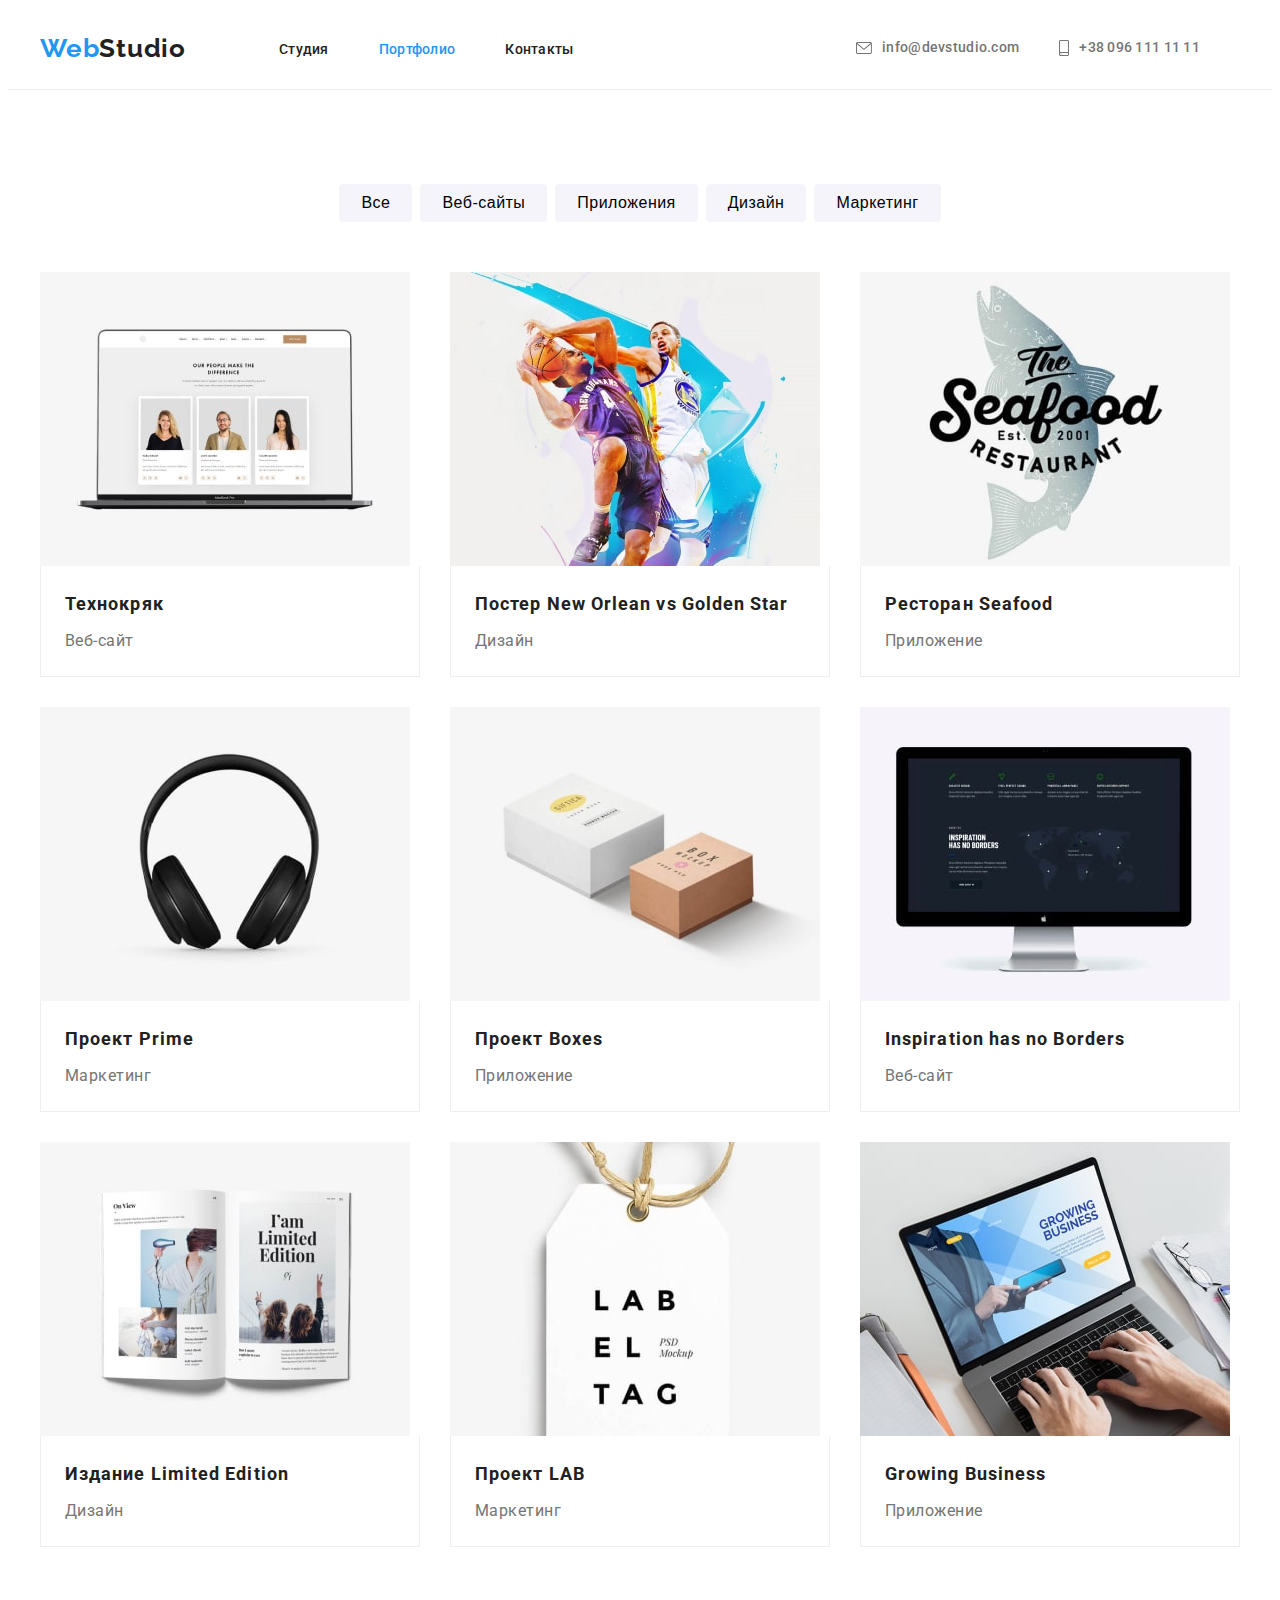
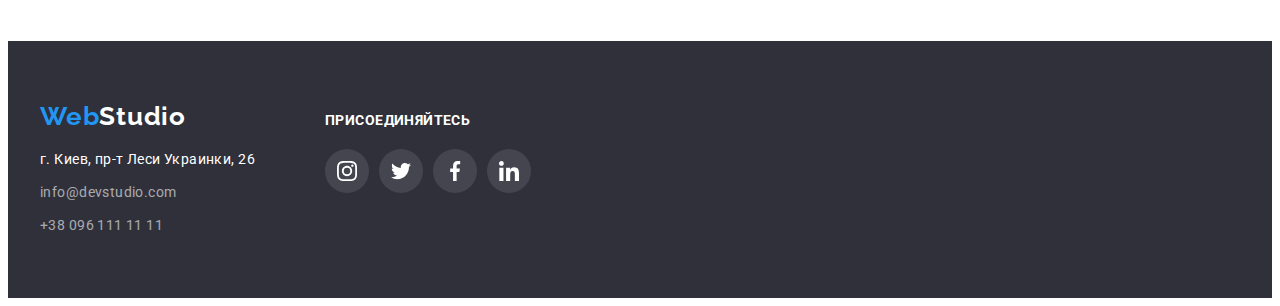
==== portfolio.html @ 93e321a8 "Add files via upload" ====
<!DOCTYPE html>
 <html lang="ru">
 <head>
	<meta charset="UTF-8">
	<meta name="viewport" content="width=device-width, initial-scale=1.0">
	<title>Web Studio-Portfolio</title>
	<link rel="preconnect" href="https://fonts.gstatic.com">
	<link href="https://fonts.googleapis.com/css2?family=Raleway:wght@700&family=Roboto:wght@400;500;700;900&display=swap" rel="stylesheet">
	<link rel="stylesheet" href="https://cdnjs.cloudflare.com/ajax/libs/modern-normalize/1.0.0/modern-normalize.min.css" integrity="sha512-ISS7cAi1PEhQ8jnbJpJZMd29NlhNj4AWYyLOSp2CE/CsHxTCu+r+t0D2yoJudVrd0/8fTVPUVDzY5Tvli75u/g==" crossorigin="anonymous"/>
	<link rel="stylesheet" href="css/style.css">
 </head>
 <body>
	<header>
		<nav class="navigation">
			<div class="wrap header-wrap flex-container">
			<a href="index.html" class="logo link"><span class="logo__first-part">Web</span>Studio</a>
			<ul class="navigation-list list">
				<li class="navigation-list__item">
					<a href="index.html" class="navigation-list__link link">Студия</a></li>
				<li class="navigation-list__item">
					<a href="portfolio.html" class="navigation-list__link link current">Портфолио</a></li>
				<li class="navigation-list__item">
					<a href="#" class="navigation-list__link link">Контакты</a></li>
			</ul>
		
		<ul class="header-contacts list">
			<li class="header-contacts__item">
				<a href="mailto:info@devstudio.com" class="header-contacts__link link">
					<svg class="header-contacts__icon" width="16px" height="12px">
							<use href="images/sprite.svg#icon-envelope"></use>
						</svg>
					info@devstudio.com</a>
			</li>
			<li class="header-contacts__item">
				<a href="tel:+380961111111" class="header-contacts__link link">
					<svg class="header-contacts__icon" width="10" height="16">
							<use href="images/sprite.svg#icon-smartphone"></use>
						</svg> 
					+38 096 111 11 11</a>
			</li>
		</ul>
	    </div>
	    </nav>
	</header>
	<main>
		<section class="main-section">
			<div class="wrap">
			<h1 class="main-section__header">Наши проекты</h1><!--скрытый заголовок-->
			<ul class="filter-list list flex-container">
				<li class="filter-list__item">
					<button type="button" class="filter-list__button">Все</button>
				</li>
				<li class="filter-list__item">
					<button type="button" class="filter-list__button">Веб-сайты</button>
				</li>
				<li class="filter-list__item">
					<button type="button" class="filter-list__button">Приложения</button>
				</li>
				<li class="filter-list__item">
					<button type="button" class="filter-list__button">Дизайн</button>
				</li>
				<li class="filter-list__item">
					<button type="button" class="filter-list__button">Маркетинг</button>
				</li>
			</ul>
		

	<ul class="projects-list list flex-container">
				<li class="projects-list__item">
					<a href="#" class="projects-list-link link">
					<img src="./images/portfolio/img.jpg" width="370" alt="laptop">
					<div class="projects__wrap">
					<h2 class="projects-list__header">Технокряк</h2>
					<p class="projects-list__text">Веб-сайт</p>
				    </div>
				    </a>
				</li>
				<li class="projects-list__item">
				    <a href="#" class="projects-list-link link">
					<img src="./images/portfolio/img2.jpg" width="370" alt="basketball">
					<div class="projects__wrap">
					<h2 class="projects-list__header">Постер New Orlean vs Golden Star</h2>
					<p class="projects-list__text">Дизайн</p>
				    </div>
				</a>
				</li>
				<li class="projects-list__item">
					<a href="#" class="projects-list-link link">
					<img src="./images/portfolio/img3.jpg" width="370" alt="restaurant_logo">
					<div class="projects__wrap">
					<h2 class="projects-list__header">Ресторан Seafood</h2>
					<p class="projects-list__text">Приложение</p>
				    </div>
				    </a>
				</li>
				<li class="projects-list__item">
					<a href="#" class="projects-list-link link">
					<img src="./images/portfolio/img4.jpg" width="370" alt="headphones">
					<div class="projects__wrap">
					<h2 class="projects-list__header">Проект Prime</h2>
					<p class="projects-list__text">Маркетинг</p>
				    </div>
				    </a>
				</li>
				<li class="projects-list__item">
					<a href="#" class="projects-list-link link">
					<img src="./images/portfolio/img5.jpg" width="370" alt="boxes">
					<div class="projects__wrap">
					<h2 class="projects-list__header">Проект Boxes</h2>
					<p class="projects-list__text">Приложение</p>
				    </div>
				    </a>
				</li>
				<li class="projects-list__item">
					<a href="#" class="projects-list-link link">
					<img src="./images/portfolio/img6.jpg" width="370" alt="monitor">
					<div class="projects__wrap">
					<h2 class="projects-list__header">Inspiration has no Borders</h2>
					<p class="projects-list__text">Веб-сайт</p>
				    </div>
				    </a>
				</li>
				<li class="projects-list__item">
					<a href="#" class="projects-list-link link">
					<img src="./images/portfolio/img7.jpg" width="370" alt="book">
					<div class="projects__wrap">
					<h2 class="projects-list__header">Издание Limited Edition</h2>
					<p class="projects-list__text">Дизайн</p>
				    </div>
				    </a>
				</li>
				<li class="projects-list__item">
					<a href="#" class="projects-list-link link">
					<img src="./images/portfolio/img8.jpg" width="370" alt="label">
					<div class="projects__wrap">
					<h2 class="projects-list__header">Проект LAB</h2>
					<p class="projects-list__text">Маркетинг</p>
				    </div>
				    </a>
				</li>
				<li class="projects-list__item">
					<a href="#" class="projects-list-link link">
					<img src="./images/portfolio/img9.jpg" width="370" alt="laptop">
					<div class="projects__wrap">
					<h2 class="projects-list__header">Growing Business</h2>
					<p class="projects-list__text">Приложение</p>
					</div>
			 	    </a>
				</li>
			</ul>
		    </div>
		</section>		
	</main>
	<footer>
		<div class="wrap footer-container">
			<div class="footer__adress-part">
		<a href="index.html" class="logo logo-bottom link"><span class="logo__first-part">Web</span>Studio</a>
		<address>
			<ul class="address-list list">
				<li class="address-list__item">
					<a href="https://www.google.com/maps/place/%D0%B1%D1%83%D0%BB.+%D0%9B%D0%B5%D1%81%D0%B8+%D0%A3%D0%BA%D1%80%D0%B0%D0%B8%D0%BD%D0%BA%D0%B8,+26,+%D0%9A%D0%B8%D0%B5%D0%B2,+02000/@50.4265807,30.5361971,17z/data=!3m1!4b1!4m5!3m4!1s0x40d4cf0e033ecbe9:0x57a4dffefec77da0!8m2!3d50.4265807!4d30.5383858" class="address-list__link link addr"  target="_blank" rel="noopener noreffer">г. Киев, пр-т Леси Украинки, 26</a>
				</li>
				<li class="address-list__item">
					<a href="mailto:info@devstudio.com" class="address-list__link link">info@devstudio.com</a>
				</li>
				<li class="address-list__item">
					<a href="tel:+380961111111" class="address-list__link link"> +38 096 111 11 11</a>
				</li>
			</ul>
		</address>
	    </div>
	   <div class="footer__social-part">
				<h4 class="right-part__header">Присоединяйтесь</h4>
				<ul class="footer__social-container list">
					<li class="social-container__item">
						<a href="#" class="social-container__link link">
							<svg class="social-container__icon" width="20" height="20">
								<use href="images/sprite.svg#icon-instagram"></use>
							</svg>
						</a>
					</li>
					<li class="social-container__item">
						<a href="#" class="social-container__link link">
							<svg class="social-container__icon" width="20" height="20">
								<use href="images/sprite.svg#icon-twitter"></use>
							</svg>
						</a>
					</li>
					<li class="social-container__item">
						<a href="#" class="social-container__link link">
							<svg class="social-container__icon" width="20" height="20">
								<use href="images/sprite.svg#icon-facebook"></use>
							</svg>
						</a>
					</li>
					<li class="social-container__item">
						<a href="#" class="social-container__link link">
							<svg class="social-container__icon" width="20" height="20">
								<use href="images/sprite.svg#icon-linkedin"></use>
							</svg>
						</a>
					</li>
				</ul>
			</div>
		</div>
	</footer>
</body>
</html>
---- css/style.css ----
:root{
	--main-font: 'Roboto', sans-serif;
	--secondary-font: 'Raleway', sans-serif;
	--accent-color: #2196F3;
	--main-text-color: #212121;
	--secondary-text-color: #757575;
}

body{
	font-family: var(--main-font);
}

.list{
	list-style-type: none;
}

address{
	font-style: normal;
}

.link{
	text-decoration: none;
	color: var(--main-text-color);
}

img {
    display: block;
}

h1,
h2,
h3,
h4,
h5,
p{
    margin: 0;
}


ul,
ol {
    margin: 0;
    padding: 0;
}



.visually-hidden {
    position: absolute !important;
    clip: rect(1px 1px 1px 1px); /* IE6 IE7 */
    clip: rect(1px 1px 1px 1px);
    padding: 0 !important;
    border: 0 !important;
    height: 1px !important;
    width: 1px !important;
    overflow: hidden;
}



/*============HEADER============*/


.navigation {
    display: flex;
    align-items: center;
}

.flex-container {
    display: flex;
}



.navigation-list {
    display: flex;
    align-items: center;
}

.header-contacts{
    display: flex;
    align-items: center;
    margin-left: auto;
}


.wrap {
    width: 1200px;
    margin: 0 auto;
    padding-left: 15px;
    padding-right: 15px;
}




.logo {
    font-family: Raleway;
    font-style: normal;
    font-weight: bold;
    font-size: 26px;
    line-height: 1.19;
    letter-spacing: 0.03em;
    color: var(--main-text-color);
    margin: 0 93px 0 0;
}

.logo__first-part {
    color: var(--accent-color);
}


.navigation-list__item:not(:last-child) {
    margin: 0 50px 0 0;
}

.navigation-list__link:hover,
.navigation-list__link:focus {
	color: rgba(33, 150, 243, 1);
}

.navigation-list__link {
    font-weight: 500;
    font-size: 14px;
    line-height: 1.14;
    letter-spacing: 0.02em;
    
    }

.current {
    color: var(--accent-color);
}    

.header-contacts__item {
    margin-right: 40px
}	


.header-contacts__link {
    font-weight: 500;
    font-size: 14px;
    line-height: 1.14;
    letter-spacing: 0.02em;
    color: var(--secondary-text-color);
    display: flex;
    align-items: center;
    
}

.navigation-list__link:hover, .navigation-list__link:focus, .header-contacts__link:hover, .header-contacts__link:focus {
    color: var(--accent-color);
}



header::after {
    content: '';
    display: block;
    border-bottom: 1px solid #ECECEC;
}

.header-wrap {
    padding-top: 25px;
    padding-bottom: 25px;
}


.header-contacts__item--mod {
    margin: 0;
}    

.header-contacts__icon {
    fill: currentColor;
    margin-right: 10px;
}

/*============END HEADER============*/

/*============HERO============*/
.hero__button:hover,
.hero__button:focus{
	background: #188CE8;
	cursor: pointer;
}

.hero__header {
    font-weight: 900;
    font-size: 44px;
    line-height: 1.36;
    text-align: center;
    letter-spacing: 0.06em;
    text-transform: uppercase;
    color: #FFFFFF;
    width: 696px;
    margin: auto;
    margin-bottom: 30px;
}

.hero {
    background-color: #2F303A;
}

.hero__button {
    background: var(--accent-color);
    font-weight: 700;
    font-size: 16px;
    line-height: 1.88;
    width: 200px;
    height: 50px;
    border: none;
    border-radius: 4px;
    color: #FFFFFF;
    text-align: center;
    letter-spacing: 0.06em;
    box-shadow: 0px 4px 4px rgb(0 0 0 / 15%);
    
}



.hero > .flex-container {
    flex-direction: column;
    align-items: center;
    justify-content: center;
    padding-top: 200px;
    padding-bottom: 200px;
    }


.hero-bg-wrap {
    max-width: 1600px;
    margin: 0 auto;
    background-image: linear-gradient(
180deg
, rgba(47,48,58,0.4) 0%, rgba(47,48,58,0.4) 100%), url(../images/hero-bg.jpg);
    
}

.hero-bg-wrap .flex-container {
    flex-direction: column;
    align-items: center;
    justify-content: center;
    padding-top: 200px;
    padding-bottom: 200px;
}



/*============END HERO============*/

/*============RULES============*/


.rules {
    padding-top: 94px;
    padding-bottom: 94px;
}


.rules-header{
	visibility: hidden;
	position: absolute;
}

.rules__text{
	font-size: 14px;
	line-height: 1.71;
	letter-spacing: 0.03em;
	color: var(--secondary-text-color);
}

.rules__secondary-header{
	font-weight: 700;
	font-size: 14px;
	line-height: 1.14;
	letter-spacing: 0.03em;
	text-transform: uppercase;
    margin-bottom: 10px;
}


.rules-list__item:not(:last-child) {
    margin-right: 30px;
}


.rules-list__item {
    width: 270px;
}


.rules-list {
    justify-content: center;
}


.rules-icon__container {
    display: flex;
    align-items: center;
    justify-content: center;
    padding-top: 25px;
    padding-bottom: 25px;
    margin-bottom: 30px;
    background: #F5F4FA;
}
/*============END RULES============*/

/*============ABOUT-US============*/

.primary-header {
    font-weight: 700;
    font-size: 36px;
    line-height: 1.17;
    text-align: center;
    letter-spacing: 0.03em;
    color: var(--main-text-color);
    margin-bottom: 50px;
}

.img-list__item {
    margin-left: 30px;
    margin-top: 30px;
    flex-basis: calc(100% / 3 - 30px);
}


.img-list {
    flex-wrap: wrap;
    margin-left: -30px;
    margin-top: -30px;

}


.about-us {
    padding-bottom: 94px;
}
/*============END ABOUT============*/

/*============TEAM============*/

.team-work {
    background: #F5F4FA;
    padding-top: 94px;
    padding-bottom: 94px;
}

.team-list__item {
    background: #FFFFFF;
    box-shadow: 0px 1px 3px rgb(0 0 0 / 12%), 0px 1px 1px rgb(0 0 0 / 14%), 0px 2px 1px rgb(0 0 0 / 20%);
    border-radius: 0px 0px 4px 4px;
    margin-left: 30px;
    margin-top: 30px;
    flex-basis: calc(100% / 4 - 30px);

}

.team-list__text {
    font-size: 16px;
    line-height: 1.19;
    text-align: center;
    letter-spacing: 0.03em;
    color: var(--secondary-text-color);
    }

.team-list__header {
    font-weight: 500;
    font-size: 16px;
    line-height: 1.19;
    text-align: center;
    letter-spacing: 0.03em;
    color: var(--main-text-color);
    margin-bottom: 10px;
}


.team-list {
    margin-left: -30px;
    margin-top: -30px;
    flex-wrap: wrap;

}


.team-list-wrap {
    padding: 30px 32px;
}

.social-list-link {
    width: 44px;
    height: 44px;
    border-radius: 50%;
    color: #AFB1B8;
    display: flex;
    justify-content: center;
    align-items: center;
}

.social-list {
    display: flex;
    
}


.social-list-item:not(:last-child) {
    margin-right: 10px;
}

.social-list-icon {
    fill: currentColor;
}

.team-list__wrap {
    padding: 30px 32px;
}

.social-list-link:hover,
.social-list-link:focus{
    color: #fff;
    background: var(--accent-color);
}

/*============END TEAM============*/


/*============CLIENTS============*/

.clients-list {
    margin-left: -30px;
}

.clients-list-item {
    
    margin-left: 30px;
    flex-basis: calc(100% / 6 - 30px);
}


.clients-list-link {
    display: flex;
    align-items: center;
    justify-content: center;
    color: #AFB1B8;
    border: 1px solid #AFB1B8;
    border-radius: 4px;
    height: 90px;
}

.clients-list__icon {
    fill: currentColor;
}

.clients {
    padding-top: 94px;
    padding-bottom: 94px;
}


.clients-list-link:hover,
.clients-list-link:focus{
    color: var(--accent-color);
    border: 1px solid var(--accent-color);
}



/*============END CLIENTS============*/

/*============FOOTER============*/

footer {
    background-color: #2F303A;
    padding: 60px 0;
}

.logo-bottom {
    color: #FFFFFF;
    display: block;
    margin: 0 0 16px;
}



.address-list__link {
    font-size: 14px;
    line-height: 1.71;
    letter-spacing: 0.03em;
    color: rgba(255, 255, 255, 0.6);
}

.logo__first-part {
    color: var(--accent-color);
}

.addr {
    color: #FFFFFF;
}


.address-list__item:not(:last-child) {
    margin-bottom: 9px;
}


.address-list {
    margin-top:16px;
}


.right-part__header {
    font-weight: bold;
    font-size: 14px;
    line-height: 1.14;
    letter-spacing: 0.03em;
    text-transform: uppercase;
    color: #FFFFFF;
    margin-bottom: 20px;
}


.footer__social-container {
    display: flex;
}

.social-container__item:not(:last-child) {
    margin-right: 10px;
}

footer .social-container__link {
    background: rgba(255, 255, 255, 0.1);
    color: #ffffff;
}

.social-container__link {
    width: 44px;
    height: 44px;
    color: #AFB1B8;
    border-radius: 50%;
    overflow: hidden;
    display: flex;
    align-items: center;
    justify-content: center;

 }   


.social-container__link:hover,
.social-container__link:focus{
    color: #fff;
    background: var(--accent-color);
}
 
.social-container__icon {
    fill: currentColor;
}

.footer-container {
    display: flex;
    align-items: baseline;
}


.footer__adress-part {
    margin-right: 70px;
}

/*============END FOOTER============*/

/*============PORTFOLIO PART============*/


.projects-list-link:focus,
.projects-list-link:hover{
    outline: none;
    box-shadow: 0px 1px 1px rgba(0, 0, 0, 0.12), 0px 4px 4px rgba(0, 0, 0, 0.06), 1px 4px 6px rgba(0, 0, 0, 0.16);
}


.projects-list-link {
display: block;
}
.main-section__header {
	visibility: hidden;
	position: absolute;
}


.filter-list__item:not(:last-child) {
    margin-right: 8px;
}


.filter-list__button {
    height: 38px;
    cursor: pointer;
    border-radius: 4px;
    border: none;
    font-weight: 500;
    font-size: 16px;
    line-height: 1.62;
    text-align: center;
    letter-spacing: 0.03em;
    padding: 6px 22px;
    background: #F5F4FA;
}

  


.filter-list__button:hover,
.filter-list__button:focus {
    background: #188CE8;
	cursor: pointer;
}


.projects-list__header{
    font-weight: 700;
    font-size: 18px;
    line-height: 2;
    letter-spacing: 0.06em;
    color: var(--main-text-color);
    margin-bottom: 4px;
}

.projects-list__text {
    font-size: 16px;
    line-height: 1.88;
    letter-spacing: 0.03em;
    color: var(--secondary-text-color);

}

.filter-list {
    justify-content: center;
    margin-bottom: 50px;
}


.main-section {
    padding-top: 94px;
    padding-bottom: 94px;
}


.projects-list {
    margin-top: -30px;
    margin-left: -30px;
    flex-wrap: wrap;

}

.projects-list__item {
    margin-top: 30px;
    margin-left: 30px;
    flex-basis: calc(100% / 3 - 30px);
}


.projects__wrap {
    padding: 20px 24px;
    border: 1px solid #EEEEEE;
    border-top: none;
}


/*============END PORTFOLIO============*/
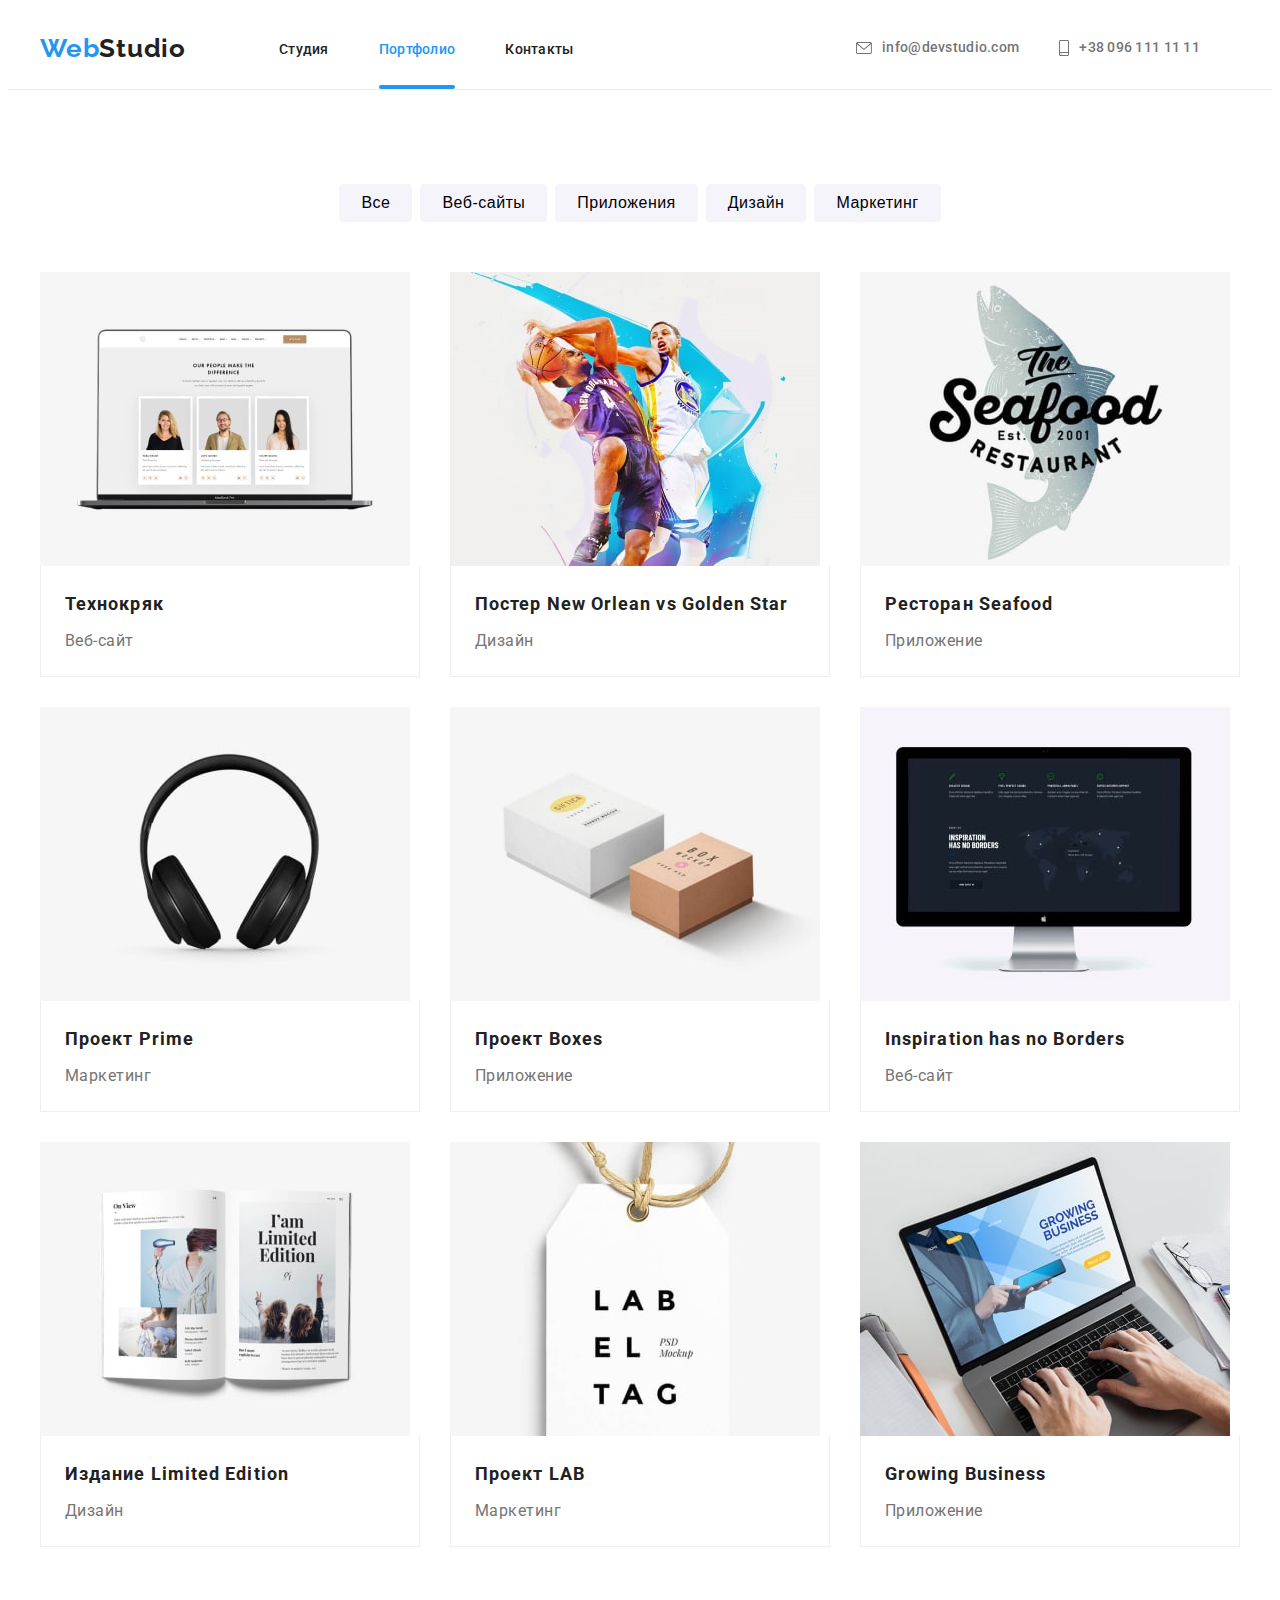
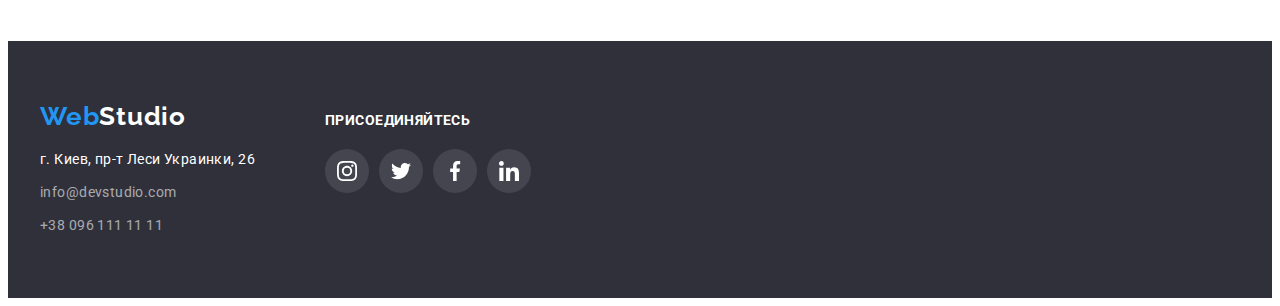
==== commit f74b6938: "Work in progress" ====
--- a/portfolio.html
+++ b/portfolio.html
@@ -68,7 +68,10 @@
 	<ul class="projects-list list flex-container">
 				<li class="projects-list__item">
 					<a href="#" class="projects-list-link link">
-					<img src="./images/portfolio/img.jpg" width="370" alt="laptop">
+					   <div class="projects__img-wrapper">
+					<img src="./images/portfolio/img.jpg"  alt="laptop">
+					<p class="projects-list__overlay">Технокряк это современная площадка распространения коронавируса. Компании используют эту платформу для цифрового шпионажа и атак на защищённые сервера конкурентов.</p>
+				       </div>
 					<div class="projects__wrap">
 					<h2 class="projects-list__header">Технокряк</h2>
 					<p class="projects-list__text">Веб-сайт</p>
@@ -77,7 +80,10 @@
 				</li>
 				<li class="projects-list__item">
 				    <a href="#" class="projects-list-link link">
-					<img src="./images/portfolio/img2.jpg" width="370" alt="basketball">
+				    	<div class="projects__img-wrapper">
+					<img src="./images/portfolio/img2.jpg"  alt="basketball">
+					 <p class="projects-list__overlay">Lorem ipsum dolor sit amet consectetur, adipisicing elit. Consectetur ea harum, doloribus necessitatibus dolorem nostrum culpa nam ex ad in dolore unde at, iusto fugiat, quidem officia molestiae, adipisci laboriosam!</p>
+					</div>
 					<div class="projects__wrap">
 					<h2 class="projects-list__header">Постер New Orlean vs Golden Star</h2>
 					<p class="projects-list__text">Дизайн</p>
@@ -86,7 +92,10 @@
 				</li>
 				<li class="projects-list__item">
 					<a href="#" class="projects-list-link link">
-					<img src="./images/portfolio/img3.jpg" width="370" alt="restaurant_logo">
+						<div class="projects__img-wrapper">
+					<img src="./images/portfolio/img3.jpg"  alt="restaurant_logo">
+					 <p class="projects-list__overlay">Lorem ipsum dolor sit amet consectetur, adipisicing elit. Consectetur ea harum, doloribus necessitatibus dolorem nostrum culpa nam ex ad in dolore unde at, iusto fugiat, quidem officia molestiae, adipisci laboriosam!</p>
+					</div>
 					<div class="projects__wrap">
 					<h2 class="projects-list__header">Ресторан Seafood</h2>
 					<p class="projects-list__text">Приложение</p>
@@ -95,7 +104,10 @@
 				</li>
 				<li class="projects-list__item">
 					<a href="#" class="projects-list-link link">
-					<img src="./images/portfolio/img4.jpg" width="370" alt="headphones">
+						<div class="projects__img-wrapper">
+					<img src="./images/portfolio/img4.jpg"  alt="headphones">
+					<p class="projects-list__overlay">Lorem ipsum dolor sit amet consectetur, adipisicing elit. Consectetur ea harum, doloribus necessitatibus dolorem nostrum culpa nam ex ad in dolore unde at, iusto fugiat, quidem officia molestiae, adipisci laboriosam!</p>
+					</div>
 					<div class="projects__wrap">
 					<h2 class="projects-list__header">Проект Prime</h2>
 					<p class="projects-list__text">Маркетинг</p>
@@ -104,7 +116,10 @@
 				</li>
 				<li class="projects-list__item">
 					<a href="#" class="projects-list-link link">
-					<img src="./images/portfolio/img5.jpg" width="370" alt="boxes">
+						<div class="projects__img-wrapper">
+					<img src="./images/portfolio/img5.jpg"  alt="boxes">
+					<p class="projects-list__overlay">Lorem ipsum dolor sit amet consectetur, adipisicing elit. Consectetur ea harum, doloribus necessitatibus dolorem nostrum culpa nam ex ad in dolore unde at, iusto fugiat, quidem officia molestiae, adipisci laboriosam!</p>
+					</div>
 					<div class="projects__wrap">
 					<h2 class="projects-list__header">Проект Boxes</h2>
 					<p class="projects-list__text">Приложение</p>
@@ -113,7 +128,10 @@
 				</li>
 				<li class="projects-list__item">
 					<a href="#" class="projects-list-link link">
-					<img src="./images/portfolio/img6.jpg" width="370" alt="monitor">
+						<div class="projects__img-wrapper">
+					<img src="./images/portfolio/img6.jpg"  alt="monitor">
+					<p class="projects-list__overlay">Lorem ipsum dolor sit amet consectetur, adipisicing elit. Consectetur ea harum, doloribus necessitatibus dolorem nostrum culpa nam ex ad in dolore unde at, iusto fugiat, quidem officia molestiae, adipisci laboriosam!</p>
+					</div>
 					<div class="projects__wrap">
 					<h2 class="projects-list__header">Inspiration has no Borders</h2>
 					<p class="projects-list__text">Веб-сайт</p>
@@ -122,7 +140,10 @@
 				</li>
 				<li class="projects-list__item">
 					<a href="#" class="projects-list-link link">
-					<img src="./images/portfolio/img7.jpg" width="370" alt="book">
+						<div class="projects__img-wrapper">
+					<img src="./images/portfolio/img7.jpg"  alt="book">
+					<p class="projects-list__overlay">Lorem ipsum dolor sit amet consectetur, adipisicing elit. Consectetur ea harum, doloribus necessitatibus dolorem nostrum culpa nam ex ad in dolore unde at, iusto fugiat, quidem officia molestiae, adipisci laboriosam!</p>
+					</div>
 					<div class="projects__wrap">
 					<h2 class="projects-list__header">Издание Limited Edition</h2>
 					<p class="projects-list__text">Дизайн</p>
@@ -131,7 +152,10 @@
 				</li>
 				<li class="projects-list__item">
 					<a href="#" class="projects-list-link link">
-					<img src="./images/portfolio/img8.jpg" width="370" alt="label">
+						<div class="projects__img-wrapper">
+					<img src="./images/portfolio/img8.jpg"  alt="label">
+					<p class="projects-list__overlay">Lorem ipsum dolor sit amet consectetur, adipisicing elit. Consectetur ea harum, doloribus necessitatibus dolorem nostrum culpa nam ex ad in dolore unde at, iusto fugiat, quidem officia molestiae, adipisci laboriosam!</p>
+					</div>
 					<div class="projects__wrap">
 					<h2 class="projects-list__header">Проект LAB</h2>
 					<p class="projects-list__text">Маркетинг</p>
@@ -140,7 +164,10 @@
 				</li>
 				<li class="projects-list__item">
 					<a href="#" class="projects-list-link link">
-					<img src="./images/portfolio/img9.jpg" width="370" alt="laptop">
+						<div class="projects__img-wrapper">
+					<img src="./images/portfolio/img9.jpg"  alt="laptop">
+					<p class="projects-list__overlay">Lorem ipsum dolor sit amet consectetur, adipisicing elit. Consectetur ea harum, doloribus necessitatibus dolorem nostrum culpa nam ex ad in dolore unde at, iusto fugiat, quidem officia molestiae, adipisci laboriosam!</p>
+					</div>
 					<div class="projects__wrap">
 					<h2 class="projects-list__header">Growing Business</h2>
 					<p class="projects-list__text">Приложение</p>
--- a/css/style.css
+++ b/css/style.css
@@ -172,6 +172,37 @@
 .header-contacts__icon {
     fill: currentColor;
     margin-right: 10px;
+}
+
+
+.navigation-list__link{
+    font-weight: 500;
+    font-size: 14px;
+    line-height: 1.14;
+    letter-spacing: 0.02em;
+    position: relative;
+    transition: color 250ms cubic-bezier(0.4, 0, 0.2, 1);
+
+}
+
+.navigation-list__link::after{
+    content: '';
+    visibility: hidden;
+    position: absolute;
+    width: 0%;
+    height: 4px;
+    border-radius: 2px;
+    left: 0;
+    bottom: -32px;
+    background-color: var(--accent-color);
+    transition: 250ms cubic-bezier(0.4, 0, 0.2, 1);
+}
+
+.navigation-list__link:hover::after,
+.navigation-list__link:focus::after,
+.current::after{
+    visibility: visible;
+    width: 100%;
 }
 
 /*============END HEADER============*/
@@ -213,8 +244,10 @@
     text-align: center;
     letter-spacing: 0.06em;
     box-shadow: 0px 4px 4px rgb(0 0 0 / 15%);
+    transition: background 250ms cubic-bezier(0.4, 0, 0.2, 1);
     
 }
+
 
 
 
@@ -334,6 +367,25 @@
 
 .about-us {
     padding-bottom: 94px;
+}
+
+
+.img-list__wrapper{
+    position: relative;
+    background: rgba(47, 48, 58, 0.8);
+    width: 100%;
+    bottom: 68px;
+    padding: 27px
+}
+
+.img-list__text{
+    color: #ffffff;
+    font-weight: bold;
+    font-size: 14px;
+    line-height: 1.14;
+    text-align: center;
+    letter-spacing: 0.03em;
+    text-transform: uppercase;
 }
 /*============END ABOUT============*/
 
@@ -664,4 +716,85 @@
 }
 
 
+.projects-list__overlay {
+    position: absolute;
+    top: 0;
+    left: 0;
+    padding: 63px 24px;
+    background: rgba(33, 150, 243, 0.9);
+    width: 100%;
+    height: 100%;
+    font-size: 18px;
+    line-height: 1.55;
+    letter-spacing: 0.03em;
+    color: #FFFFFF;
+    overflow: hidden;
+    transform: translateY(100%);
+    transition: transform 250ms cubic-bezier(0.4, 0, 0.2, 1);
+}
+
+.projects-list__link {
+    display: block;
+    transition: box-shadow 250ms cubic-bezier(0.4, 0, 0.2, 1);
+}
+
+
+.projects__img-wrapper {
+    position: relative;
+    overflow: hidden;
+}
+
+.projects-list-link:hover .projects-list__overlay,
+.projects-list-link:focus .projects-list__overlay{
+    transform: translateY(0%);
+}
+
+
+
+.backdrop{
+    position: fixed;
+    top: 0;
+    left: 0;
+    width: 100vw;
+    height: 100vh;
+    background: rgba(0, 0, 0, 0.2);
+    transition: opacity 250ms cubic-bezier(0.4, 0, 0.2, 1);
+}
+
+.modal-close-btn{
+    position: absolute;
+    top: 8px;
+    right: 8px;
+    width: 30px;
+    height: 30px;
+    border-radius: 50%;
+    border: 1px solid rgba(0, 0, 0, 0.1);
+    background: transparent;
+    padding: 0;
+    cursor: pointer;
+}
+
+.modal{
+    position: absolute;
+    width: 528px;
+    height: 581px;
+    background: #ffffff;
+    box-shadow: 0px 1px 3px rgba(0, 0, 0, 0.12), 0px 1px 1px rgba(0, 0, 0, 0.14), 0px 2px 1px rgba(0, 0, 0, 0.2);
+    border-radius: 4px;
+    left: 50%;
+    top: 50%;
+    transform: translate(-50%,-50%) scale(1);
+    transition: transform 250ms cubic-bezier(0.4, 0, 0.2, 1);
+
+}
+
+.is-hidden{
+    opacity: 0;
+    visibility: hidden;
+    pointer-events: none;
+}
+
+.is-hidden .modal{
+    transform: translate(-50%,-50%) scale(0);
+}
 /*============END PORTFOLIO============*/